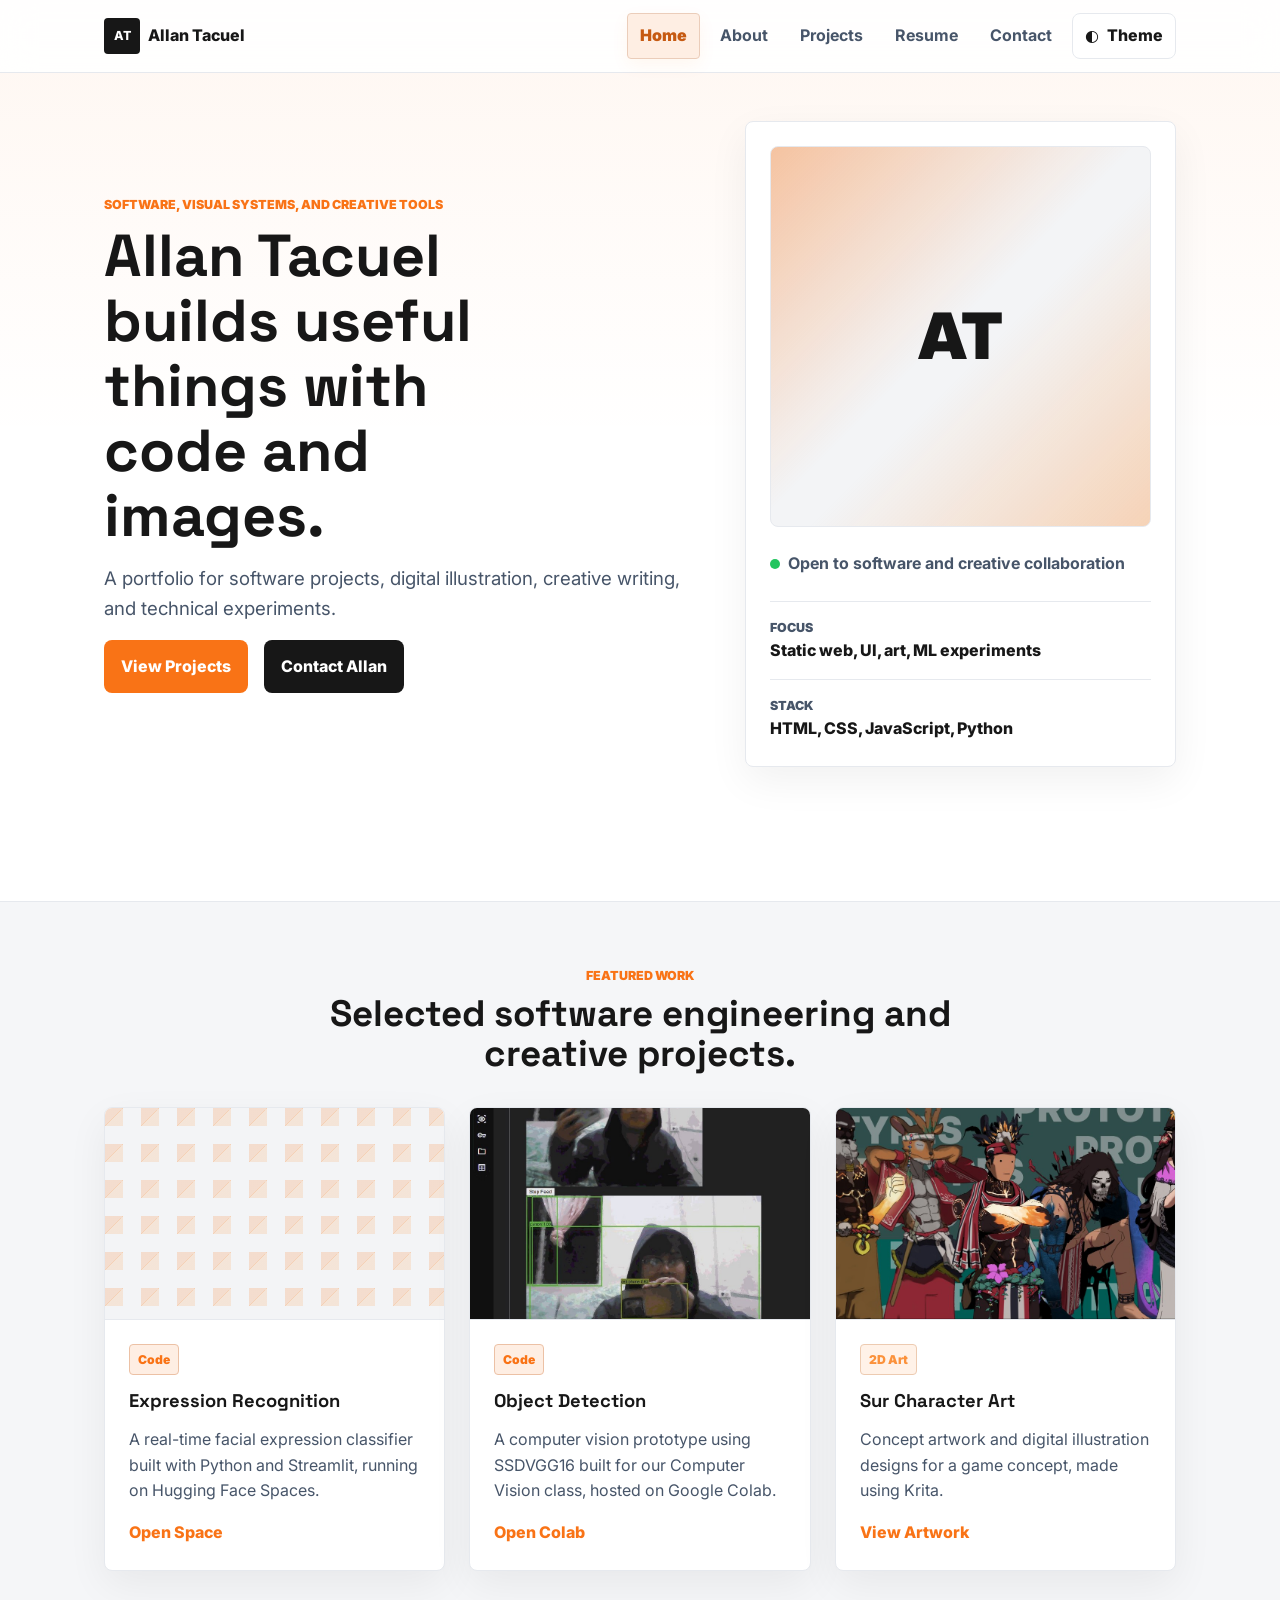
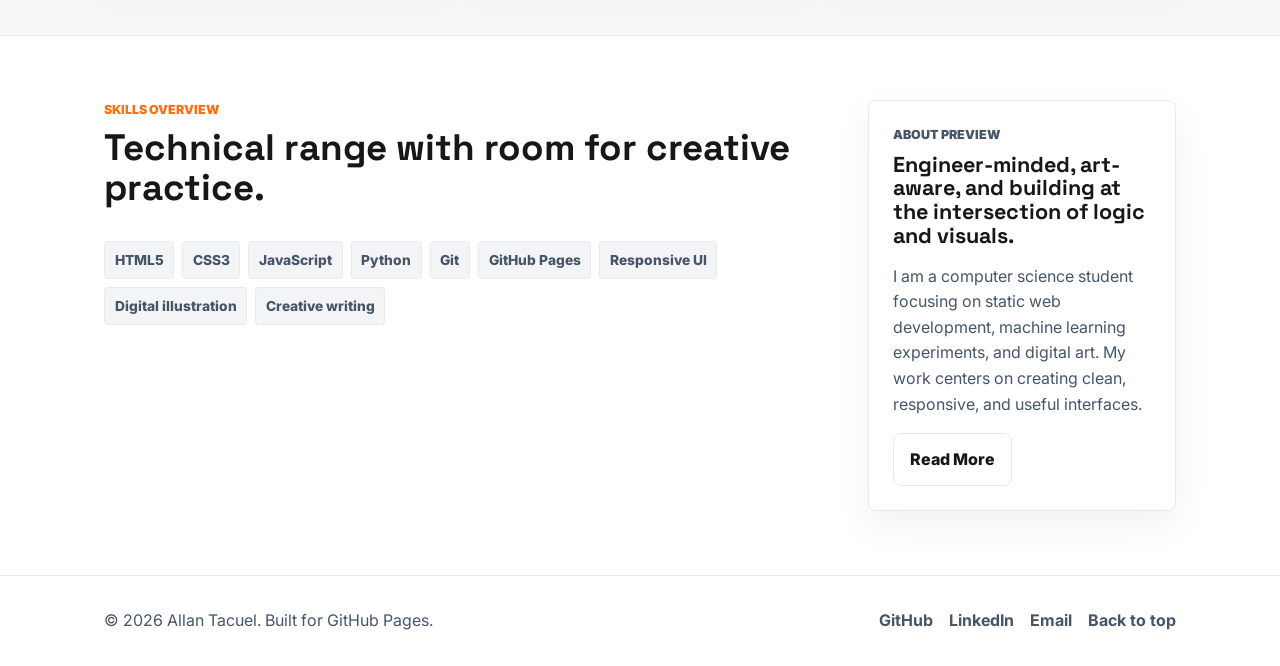
==== index.html @ 9ae4f45a "init push" ====
<!doctype html>
<html lang="en">
<head>
  <meta charset="utf-8">
  <meta name="viewport" content="width=device-width, initial-scale=1">
  <script>try{const t=localStorage.getItem('allantacuel-theme');if(t)document.documentElement.setAttribute('data-theme',t);}catch(e){};</script>
  <meta name="description" content="Allan Tacuel's portfolio for software projects, digital art, creative work, and technical experience.">
  <title>Allan Tacuel | Portfolio</title>
  <link rel="stylesheet" href="css/variables.css">
  <link rel="stylesheet" href="css/components.css">
  <link rel="stylesheet" href="css/style.css">
</head>
<body>
  <a class="skip-link" href="#main">Skip to content</a>

  <header class="site-header">
    <nav class="site-nav container" aria-label="Primary navigation">
      <a class="brand" href="index.html">
        <span class="brand__mark" aria-hidden="true">AT</span>
        <span class="brand__text">Allan Tacuel</span>
      </a>

      <button class="icon-button nav-toggle js-nav-toggle" type="button" aria-expanded="false" aria-controls="primary-menu">
        <span class="nav-toggle__bar"></span>
        <span class="nav-toggle__bar"></span>
        <span class="nav-toggle__bar"></span>
        <span class="sr-only">Toggle navigation</span>
      </button>

      <div class="nav-menu" id="primary-menu">
        <a class="nav-link is-active" href="index.html" aria-current="page">Home</a>
        <a class="nav-link" href="about.html">About</a>
        <a class="nav-link" href="projects/index.html">Projects</a>
        <a class="nav-link" href="resume.html">Resume</a>
        <a class="nav-link" href="contact.html">Contact</a>
        <button class="theme-toggle js-theme-toggle" type="button" aria-label="Switch color theme">
          <span class="theme-toggle__icon" aria-hidden="true">◐</span>
          <span class="theme-toggle__text">Theme</span>
        </button>
      </div>
    </nav>
  </header>

  <main id="main">
    <section class="hero section">
      <div class="hero__inner container">
        <div class="hero__content">
          <p class="eyebrow">Software, visual systems, and creative tools</p>
          <h1>Allan Tacuel builds useful things with code and images.</h1>
          <p class="hero__lead">
            A portfolio for software projects, digital illustration, creative writing, and technical experiments.
          </p>
          <div class="button-row" aria-label="Primary actions">
            <a class="button button--primary" href="projects/index.html">View Projects</a>
            <a class="button button--secondary" href="contact.html">Contact Allan</a>
          </div>
        </div>

        <div class="hero-card" aria-label="Portfolio snapshot">
          <div class="portrait-placeholder" aria-hidden="true">
            <span>AT</span>
          </div>
          <div class="hero-card__meta">
            <span class="status-dot" aria-hidden="true"></span>
            <span>Open to software and creative collaboration</span>
          </div>
          <dl class="metric-list">
            <div>
              <dt>Focus</dt>
              <dd>Static web, UI, art, ML experiments</dd>
            </div>
            <div>
              <dt>Stack</dt>
              <dd>HTML, CSS, JavaScript, Python</dd>
            </div>
          </dl>
        </div>
      </div>
    </section>

    <section class="section section--muted">
      <div class="container">
        <div class="section-header">
          <p class="eyebrow">Featured work</p>
          <h2>Selected software engineering and creative projects.</h2>
        </div>

        <div class="card-grid card-grid--three">
          <article class="project-card">
            <div class="project-card__visual placeholder-visual placeholder-visual--code" aria-hidden="true"></div>
            <div class="project-card__body">
              <span class="badge">Code</span>
              <h3>Expression Recognition</h3>
              <p>A real-time facial expression classifier built with Python and Streamlit, running on Hugging Face Spaces.</p>
              <a class="text-link" href="https://huggingface.co/spaces/allantacuelwvsu/expression-recognition" target="_blank" rel="noreferrer">Open Space</a>
            </div>
          </article>

          <article class="project-card">
            <div class="project-card__visual">
              <img class="project-card__image" src="assets/images/projects/object-detection-cv-thumb.jpg" alt="Object Detection preview">
            </div>
            <div class="project-card__body">
              <span class="badge">Code</span>
              <h3>Object Detection</h3>
              <p>A computer vision prototype using SSDVGG16 built for our Computer Vision class, hosted on Google Colab.</p>
              <a class="text-link" href="https://colab.research.google.com/drive/1WKRhZuvn-_ucXili_A-6hXG_W1O3Jvgy?usp=sharing" target="_blank" rel="noreferrer">Open Colab</a>
            </div>
          </article>

          <article class="project-card">
            <div class="project-card__visual">
              <img class="project-card__image" src="assets/images/projects/sur-thumb.jpg" alt="Sur concept art preview">
            </div>
            <div class="project-card__body">
              <span class="badge badge--warm">2D Art</span>
              <h3>Sur Character Art</h3>
              <p>Concept artwork and digital illustration designs for a game concept, made using Krita.</p>
              <a class="text-link" href="https://www.artstation.com/artwork/mA5ow8" target="_blank" rel="noreferrer">View Artwork</a>
            </div>
          </article>
        </div>
      </div>
    </section>

    <section class="section">
      <div class="container split-layout">
        <div>
          <div class="section-header section-header--left">
            <p class="eyebrow">Skills overview</p>
            <h2>Technical range with room for creative practice.</h2>
          </div>
          <div class="skill-cloud" aria-label="Skills">
            <span>HTML5</span>
            <span>CSS3</span>
            <span>JavaScript</span>
            <span>Python</span>
            <span>Git</span>
            <span>GitHub Pages</span>
            <span>Responsive UI</span>
            <span>Digital illustration</span>
            <span>Creative writing</span>
          </div>
        </div>

        <aside class="about-preview" aria-labelledby="about-preview-title">
          <p class="eyebrow">About preview</p>
          <h2 id="about-preview-title">Engineer-minded, art-aware, and building at the intersection of logic and visuals.</h2>
          <p>
            I am a computer science student focusing on static web development, machine learning experiments, and digital art. My work centers on creating clean, responsive, and useful interfaces.
          </p>
          <a class="button button--outline" href="about.html">Read More</a>
        </aside>
      </div>
    </section>
  </main>

  <footer class="site-footer">
    <div class="container footer-grid">
      <p>&copy; <span class="js-current-year">2026</span> Allan Tacuel. Built for GitHub Pages.</p>
      <div class="footer-links" aria-label="Footer links">
        <a href="https://github.com/allantacuelwvsu" target="_blank" rel="noreferrer">GitHub</a>
        <a href="https://www.linkedin.com/in/allan-tacuel" target="_blank" rel="noreferrer">LinkedIn</a>
        <a href="mailto:allantacuel@gmail.com">Email</a>
        <a href="#main">Back to top</a>
      </div>
    </div>
  </footer>

  <script src="js/main.js"></script>
</body>
</html>
---- css/variables.css ----
@import url('https://fonts.googleapis.com/css2?family=Inter:wght@300;400;600;800&family=JetBrains+Mono:ital,wght@0,400;0,700;1,400&family=Space+Grotesk:wght@400;600;800&display=swap');

:root {
  /* Typography tokens */
  --font-heading: 'Space Grotesk', ui-sans-serif, system-ui, -apple-system, BlinkMacSystemFont, "Segoe UI", sans-serif;
  --font-sans: 'Inter', ui-sans-serif, system-ui, -apple-system, BlinkMacSystemFont, "Segoe UI", sans-serif;
  --font-mono: 'JetBrains Mono', ui-monospace, SFMono-Regular, Consolas, "Liberation Mono", monospace;

  color-scheme: light;
  /* Palette (boilerplate) */
  --color-primary: #F97316; /* Primary */
  --color-primary-strong: #c65a12;
  --color-secondary: #475569; /* Secondary */
  --color-accent: #FB923C; /* Accent */
  --color-success: #22C55E; /* Success */
  --color-danger: #EF4444; /* Danger */

  /* Base surfaces */
  --color-ink: #171717; /* Primary text / surface color from boilerplate */
  --color-ink-soft: #475569;
  --color-paper: #ffffff; /* Page background */
  --color-surface: #ffffff;
  --color-surface-strong: #f3f4f6;
  --color-line: #e6e9ee;

  /* Shadows and utility tokens */
  --shadow-soft: 0 14px 40px rgba(23, 23, 23, 0.06);
  --shadow-card: 0 10px 28px rgba(23, 23, 23, 0.08);

  /* Spacing scale (4, 8, 16, 24, 32, 48) */
  --space-1: 0.25rem; /* 4px */
  --space-2: 0.5rem;  /* 8px */
  --space-3: 1rem;    /* 16px */
  --space-4: 1.5rem;  /* 24px */
  --space-5: 2rem;    /* 32px */
  --space-6: 3rem;    /* 48px */
  --space-7: 4rem;

  --radius-sm: 4px;
  --radius-md: 8px;
  --radius-lg: 16px;
  --container: 1120px;
  --header-height: 72px;
  --transition: 170ms ease;
}

[data-theme="dark"] {
  color-scheme: dark;
  --font-heading: 'Space Grotesk', ui-sans-serif, system-ui, -apple-system, BlinkMacSystemFont, "Segoe UI", sans-serif;
  --font-sans: 'Inter', ui-sans-serif, system-ui, -apple-system, BlinkMacSystemFont, "Segoe UI", sans-serif;
  --font-mono: 'JetBrains Mono', ui-monospace, SFMono-Regular, Consolas, "Liberation Mono", monospace;

  /* Dark theme palette: keep contrast while preserving brand */
  --color-primary: #F97316;
  --color-primary-strong: #ff8a38;
  --color-secondary: #94a3b8;
  --color-accent: #FB923C;
  --color-success: #22C55E;
  --color-danger: #EF4444;

  --color-ink: #eef2f3;
  --color-ink-soft: #cbd5e1;
  --color-paper: #0b0b0b;
  --color-surface: #171717;
  --color-surface-strong: #111111;
  --color-line: #2b2b2b;

  --shadow-soft: 0 14px 40px rgba(0,0,0,0.48);
  --shadow-card: 0 10px 28px rgba(0,0,0,0.44);
}
---- css/components.css ----
.skip-link {
  background: var(--color-ink);
  color: var(--color-paper);
  left: var(--space-3);
  padding: var(--space-2) var(--space-3);
  position: fixed;
  top: var(--space-3);
  transform: translateY(-150%);
  z-index: 100;
}

.skip-link:focus {
  transform: translateY(0);
}

.site-header {
  backdrop-filter: blur(16px);
  background: color-mix(in srgb, var(--color-paper) 88%, transparent);
  border-bottom: 1px solid var(--color-line);
  position: sticky;
  top: 0;
  z-index: 20;
}

.site-nav {
  align-items: center;
  display: flex;
  min-height: var(--header-height);
}

.brand {
  align-items: center;
  color: var(--color-ink);
  display: inline-flex;
  font-weight: 800;
  gap: var(--space-2);
  margin-right: auto;
  text-decoration: none;
}

.brand__mark,
.profile-link__icon {
  align-items: center;
  background: var(--color-ink);
  border-radius: var(--radius-sm);
  color: var(--color-paper);
  display: inline-flex;
  font-size: 0.78rem;
  font-weight: 800;
  height: 2.25rem;
  justify-content: center;
  width: 2.25rem;
}

.nav-menu {
  align-items: center;
  display: flex;
  gap: var(--space-2);
}

.nav-link {
  border-radius: var(--radius-sm);
  color: var(--color-ink-soft);
  font-weight: 700;
  padding: 0.55rem 0.75rem;
  text-decoration: none;
  transition: background var(--transition), color var(--transition);
}

.nav-link:hover,
.nav-link:focus-visible {
  background: color-mix(in srgb, var(--color-primary) 6%, var(--color-surface-strong));
  color: var(--color-ink);
}

.nav-link.is-active {
  background: color-mix(in srgb, var(--color-primary) 12%, var(--color-surface));
  border: 1px solid color-mix(in srgb, var(--color-primary) 24%, var(--color-line));
  color: var(--color-primary-strong);
  box-shadow: 0 6px 18px color-mix(in srgb, var(--color-primary) 6%, transparent);
  font-weight: 900;
}

.icon-button,
.theme-toggle,
.button {
  align-items: center;
  border: 1px solid transparent;
  border-radius: var(--radius-md);
  cursor: pointer;
  display: inline-flex;
  font: inherit;
  font-weight: 800;
  justify-content: center;
  min-height: 2.75rem;
  text-decoration: none;
  transition: background var(--transition), border-color var(--transition), box-shadow var(--transition), color var(--transition), transform var(--transition);
}

.icon-button:focus-visible,
.theme-toggle:focus-visible,
.button:focus-visible,
a:focus-visible {
  outline: 3px solid color-mix(in srgb, var(--color-primary) 40%, transparent);
  outline-offset: 3px;
}

.theme-toggle {
  background: var(--color-surface);
  border-color: var(--color-line);
  color: var(--color-ink);
  gap: var(--space-2);
  padding: 0.55rem 0.75rem;
}

.theme-toggle:hover {
  border-color: var(--color-primary);
}

.nav-toggle {
  background: var(--color-surface);
  border-color: var(--color-line);
  color: var(--color-ink);
  display: none;
  height: 2.75rem;
  padding: 0;
  width: 2.75rem;
}

.nav-toggle__bar {
  background: currentColor;
  border-radius: 999px;
  display: block;
  height: 2px;
  position: absolute;
  width: 1.15rem;
}

.nav-toggle__bar:nth-child(1) {
  transform: translateY(-6px);
}

.nav-toggle__bar:nth-child(3) {
  transform: translateY(6px);
}

.button {
  padding: 0.8rem 1rem;
}

.button:hover {
  transform: translateY(-1px);
}

.button--primary {
  background: var(--color-primary);
  color: #ffffff;
}

.button--primary:hover,
.button--primary:focus-visible {
  background: var(--color-primary-strong);
  color: #ffffff;
}

.button--secondary {
  background: var(--color-ink);
  color: var(--color-paper);
}

.button--outline {
  background: transparent;
  border-color: var(--color-line);
  color: var(--color-ink);
}

.button--outline:hover,
.button--outline:focus-visible {
  background: var(--color-surface-strong);
  border-color: var(--color-primary);
}

.button-row {
  display: flex;
  flex-wrap: wrap;
  gap: var(--space-3);
}

.section-header {
  margin: 0 auto var(--space-5);
  max-width: 720px;
  text-align: center;
}

.section-header--left {
  margin-left: 0;
  text-align: left;
}

.eyebrow {
  color: var(--color-primary);
  font-size: 0.78rem;
  font-weight: 900;
  letter-spacing: 0;
  margin: 0 0 var(--space-2);
  text-transform: uppercase;
}

.card-grid,
.dump-grid,
.profile-grid,
.matrix-grid {
  display: grid;
  gap: var(--space-4);
}

.card-grid--three {
  grid-template-columns: repeat(3, minmax(0, 1fr));
}

.dump-grid {
  grid-template-columns: repeat(4, minmax(0, 1fr));
}

.project-card,
.info-panel,
.contact-panel,
.matrix-group,
.about-preview,
.hero-card,
.profile-link {
  background: var(--color-surface);
  border: 1px solid var(--color-line);
  border-radius: var(--radius-md);
  box-shadow: var(--shadow-soft);
}

.project-card {
  display: flex;
  flex-direction: column;
  min-width: 0;
  overflow: hidden;
  transition: box-shadow var(--transition), transform var(--transition);
}

.project-card:hover {
  box-shadow: var(--shadow-card);
  transform: translateY(-3px);
}

.project-card__visual {
  aspect-ratio: 16 / 10;
  border-bottom: 1px solid var(--color-line);
  overflow: hidden;
}

.project-card__image {
  height: 100%;
  object-fit: cover;
  width: 100%;
}

.project-card__body {
  display: flex;
  flex: 1;
  flex-direction: column;
  gap: var(--space-3);
  padding: var(--space-4);
}

.project-card__body h2,
.project-card__body h3 {
  margin: 0;
}

.project-card__body p {
  color: var(--color-ink-soft);
  margin: 0;
}

.project-card__meta {
  color: var(--color-ink-soft);
  font-size: 0.86rem;
  font-weight: 800;
}

.project-card__body .button {
  margin-top: auto;
}

.badge {
  align-self: flex-start;
  background: color-mix(in srgb, var(--color-primary) 12%, var(--color-surface));
  border: 1px solid color-mix(in srgb, var(--color-primary) 34%, var(--color-line));
  border-radius: var(--radius-sm);
  color: var(--color-primary);
  font-size: 0.76rem;
  font-weight: 900;
  padding: 0.3rem 0.5rem;
}

.badge--warm {
  background: color-mix(in srgb, var(--color-accent) 12%, var(--color-surface));
  border-color: color-mix(in srgb, var(--color-accent) 34%, var(--color-line));
  color: var(--color-accent);
}

.badge--green {
  background: color-mix(in srgb, var(--color-success) 12%, var(--color-surface));
  border-color: color-mix(in srgb, var(--color-success) 34%, var(--color-line));
  color: var(--color-success);
}

.badge--violet {
  background: color-mix(in srgb, var(--color-violet) 12%, var(--color-surface));
  border-color: color-mix(in srgb, var(--color-violet) 34%, var(--color-line));
  color: var(--color-violet);
}

.placeholder-visual {
  background-color: var(--color-surface-strong);
  background-image:
    linear-gradient(135deg, color-mix(in srgb, var(--color-primary) 18%, transparent) 25%, transparent 25%),
    linear-gradient(315deg, color-mix(in srgb, var(--color-accent) 16%, transparent) 25%, transparent 25%);
  background-position: 0 0, 18px 18px;
  background-size: 36px 36px;
}

.placeholder-visual--art {
  background-color: color-mix(in srgb, var(--color-accent) 16%, var(--color-surface));
  background-image:
    radial-gradient(circle at 28% 30%, color-mix(in srgb, var(--color-accent) 42%, transparent) 0 14%, transparent 15%),
    linear-gradient(145deg, color-mix(in srgb, var(--color-primary) 20%, transparent), transparent 55%);
}

.placeholder-visual--model {
  background-color: color-mix(in srgb, var(--color-success) 14%, var(--color-surface));
  background-image:
    linear-gradient(90deg, color-mix(in srgb, var(--color-success) 28%, transparent) 1px, transparent 1px),
    linear-gradient(color-mix(in srgb, var(--color-success) 24%, transparent) 1px, transparent 1px);
  background-size: 22px 22px;
}

.placeholder-visual--writing {
  background-color: color-mix(in srgb, var(--color-violet) 14%, var(--color-surface));
  background-image:
    linear-gradient(color-mix(in srgb, var(--color-violet) 26%, transparent) 2px, transparent 2px),
    linear-gradient(90deg, color-mix(in srgb, var(--color-accent) 18%, transparent), transparent);
  background-size: 100% 26px, 100% 100%;
}

.text-link {
  color: var(--color-primary);
  font-weight: 800;
  text-decoration: none;
}

.text-link:hover {
  text-decoration: underline;
}

.tag-row,
.skill-cloud {
  display: flex;
  flex-wrap: wrap;
  gap: var(--space-2);
}

.tag-row span,
.skill-cloud span,
.filter-placeholder span {
  background: var(--color-surface-strong);
  border: 1px solid var(--color-line);
  border-radius: var(--radius-sm);
  color: var(--color-ink-soft);
  font-size: 0.86rem;
  font-weight: 800;
  padding: 0.45rem 0.6rem;
}

.site-footer {
  border-top: 1px solid var(--color-line);
  color: var(--color-ink-soft);
  padding: var(--space-5) 0;
}

.footer-grid {
  align-items: center;
  display: flex;
  gap: var(--space-3);
  justify-content: space-between;
}

.footer-grid p {
  margin: 0;
}

.footer-links {
  display: flex;
  flex-wrap: wrap;
  gap: var(--space-3);
}

.footer-links a {
  color: var(--color-ink-soft);
  font-weight: 700;
  text-decoration: none;
}

.footer-links a:hover {
  color: var(--color-primary);
}

@media (max-width: 860px) {
  .nav-toggle {
    display: inline-flex;
    position: relative;
  }

  .nav-menu {
    background: var(--color-surface);
    border: 1px solid var(--color-line);
    border-radius: var(--radius-md);
    box-shadow: var(--shadow-card);
    display: none;
    flex-direction: column;
    left: var(--space-3);
    padding: var(--space-3);
    position: absolute;
    right: var(--space-3);
    top: calc(var(--header-height) - 0.5rem);
  }

  .nav-menu.is-open {
    display: flex;
  }

  .nav-link,
  .theme-toggle {
    justify-content: flex-start;
    width: 100%;
  }

  .card-grid--three,
  .dump-grid {
    grid-template-columns: repeat(2, minmax(0, 1fr));
  }
}

@media (max-width: 620px) {
  .card-grid--three,
  .dump-grid,
  .profile-grid,
  .matrix-grid {
    grid-template-columns: 1fr;
  }

  .footer-grid {
    align-items: flex-start;
    flex-direction: column;
  }
}
---- css/style.css ----
* {
  box-sizing: border-box;
}

html {
  scroll-behavior: smooth;
}

body {
  background:
    linear-gradient(180deg, color-mix(in srgb, var(--color-primary) 6%, transparent), transparent 440px),
    var(--color-paper);
  color: var(--color-ink);
  font-family: var(--font-sans);
  line-height: 1.6;
  margin: 0;
  min-width: 320px;
  text-rendering: optimizeLegibility;
}

body.nav-open {
  overflow: hidden;
}

img,
svg {
  display: block;
  max-width: 100%;
}

a {
  color: inherit;
}

code {
  background: var(--color-surface-strong);
  border: 1px solid var(--color-line);
  border-radius: var(--radius-sm);
  font-family: var(--font-mono);
  font-size: 0.92em;
  padding: 0.12rem 0.25rem;
}

h1,
h2,
h3 {
  line-height: 1.1;
  margin: 0 0 var(--space-3);
  font-family: var(--font-heading);
}

h1 {
  font-size: clamp(2.55rem, 2.1rem + 2vw, 4.6rem);
  max-width: 12ch;
}

h2 {
  font-size: clamp(1.75rem, 1.5rem + 1vw, 2.6rem);
}

h3 {
  font-size: 1.15rem;
}

p {
  margin: 0 0 var(--space-3);
}

.sr-only {
  height: 1px;
  margin: -1px;
  overflow: hidden;
  position: absolute;
  width: 1px;
}

.container {
  margin: 0 auto;
  max-width: var(--container);
  padding: 0 var(--space-4);
  width: 100%;
}

.section {
  padding: var(--space-7) 0;
}

.section--tight {
  padding-top: var(--space-5);
}

.section--muted {
  background: color-mix(in srgb, var(--color-surface-strong) 78%, transparent);
  border-bottom: 1px solid var(--color-line);
  border-top: 1px solid var(--color-line);
}

.hero {
  min-height: calc(100vh - var(--header-height));
  padding: var(--space-6) 0;
}

.hero__inner {
  align-items: center;
  display: grid;
  gap: var(--space-6);
  grid-template-columns: minmax(0, 1.1fr) minmax(280px, 0.8fr);
}

.hero__lead,
.page-hero p {
  color: var(--color-ink-soft);
  font-size: 1.17rem;
  max-width: 680px;
}

.hero-card {
  padding: var(--space-4);
}

.portrait-placeholder {
  align-items: center;
  aspect-ratio: 1;
  background:
    linear-gradient(135deg, color-mix(in srgb, var(--color-primary) 38%, transparent), transparent 48%),
    linear-gradient(315deg, color-mix(in srgb, var(--color-accent) 34%, transparent), transparent 45%),
    var(--color-surface-strong);
  border: 1px solid var(--color-line);
  border-radius: var(--radius-md);
  display: flex;
  justify-content: center;
  margin-bottom: var(--space-4);
}

.portrait-placeholder span {
  color: var(--color-ink);
  font-size: 4rem;
  font-weight: 900;
}

.hero-card__meta {
  align-items: center;
  color: var(--color-ink-soft);
  display: flex;
  gap: var(--space-2);
  font-weight: 700;
  margin-bottom: var(--space-4);
}

.status-dot {
  background: var(--color-success);
  border-radius: 999px;
  height: 0.65rem;
  width: 0.65rem;
}

.metric-list {
  display: grid;
  gap: var(--space-3);
  margin: 0;
}

.metric-list div {
  border-top: 1px solid var(--color-line);
  padding-top: var(--space-3);
}

.metric-list dt {
  color: var(--color-ink-soft);
  font-size: 0.78rem;
  font-weight: 900;
  text-transform: uppercase;
}

.metric-list dd {
  font-weight: 800;
  margin: 0;
}

.split-layout,
.content-grid,
.contact-layout {
  align-items: start;
  display: grid;
  gap: var(--space-5);
  grid-template-columns: minmax(0, 1fr) minmax(280px, 0.42fr);
}

.about-preview,
.info-panel,
.contact-panel {
  padding: var(--space-4);
}

.about-preview h2,
.info-panel h2,
.contact-panel h2 {
  font-size: 1.35rem;
}

.prose {
  max-width: 760px;
}

.prose p,
.about-preview p,
.info-panel p,
.contact-panel p {
  color: var(--color-ink-soft);
}

.check-list {
  display: grid;
  gap: var(--space-2);
  list-style: none;
  margin: 0 0 var(--space-4);
  padding: 0;
}

.check-list li {
  align-items: start;
  color: var(--color-ink-soft);
  display: grid;
  gap: var(--space-2);
  grid-template-columns: 0.65rem 1fr;
}

.check-list li::before {
  background: var(--color-primary);
  border-radius: 999px;
  content: "";
  height: 0.45rem;
  margin-top: 0.58rem;
  width: 0.45rem;
}

.timeline {
  display: grid;
  gap: var(--space-4);
  list-style: none;
  margin: 0;
  padding: 0;
}

.timeline__item {
  display: grid;
  gap: var(--space-3);
  grid-template-columns: 110px 1fr;
}

.timeline__date {
  color: var(--color-primary);
  font-weight: 900;
}

.timeline__content {
  border-left: 2px solid var(--color-line);
  padding-left: var(--space-4);
}

.timeline__content p {
  color: var(--color-ink-soft);
}

.matrix-grid {
  grid-template-columns: repeat(2, minmax(0, 1fr));
}

.matrix-group {
  padding: var(--space-4);
}

.matrix-group h3 {
  margin-bottom: var(--space-2);
}

.matrix-group p {
  color: var(--color-ink-soft);
  margin: 0;
}

.page-hero {
  padding-bottom: var(--space-5);
}

.page-hero__inner h1 {
  max-width: 14ch;
}

.resume-viewer {
  background: var(--color-surface);
  border: 1px solid var(--color-line);
  border-radius: var(--radius-md);
  box-shadow: var(--shadow-soft);
  min-height: 620px;
  padding: var(--space-4);
}

.resume-viewer__page {
  align-items: center;
  background:
    linear-gradient(var(--color-line) 1px, transparent 1px),
    var(--color-surface-strong);
  background-size: 100% 38px;
  border: 1px dashed var(--color-line);
  border-radius: var(--radius-sm);
  display: flex;
  flex-direction: column;
  justify-content: center;
  min-height: 560px;
  padding: var(--space-5);
  text-align: center;
}

.resume-viewer__page p {
  color: var(--color-ink-soft);
  max-width: 560px;
}

.contact-layout {
  grid-template-columns: repeat(2, minmax(0, 1fr));
}

.contact-value {
  color: var(--color-primary);
  display: inline-block;
  font-size: 1.35rem;
  font-weight: 900;
  margin-bottom: var(--space-3);
  text-decoration: none;
  word-break: break-word;
}

.contact-value:hover {
  text-decoration: underline;
}

.profile-grid {
  grid-template-columns: repeat(3, minmax(0, 1fr));
}

.profile-link {
  align-items: center;
  display: grid;
  gap: var(--space-3);
  grid-template-columns: auto 1fr;
  padding: var(--space-4);
  text-decoration: none;
  transition: border-color var(--transition), transform var(--transition);
}

.profile-link:hover {
  border-color: var(--color-primary);
  transform: translateY(-2px);
}

.profile-link strong,
.profile-link small {
  display: block;
}

.profile-link small {
  color: var(--color-ink-soft);
}

.filter-placeholder {
  align-items: center;
  border-bottom: 1px solid var(--color-line);
  display: flex;
  flex-wrap: wrap;
  gap: var(--space-2);
  margin-bottom: var(--space-4);
  padding-bottom: var(--space-4);
}

@media (max-width: 900px) {
  .hero__inner,
  .split-layout,
  .content-grid {
    grid-template-columns: 1fr;
  }

  .hero {
    min-height: auto;
  }

  h1 {
    max-width: 13ch;
  }
}

@media (max-width: 700px) {
  .section {
    padding: var(--space-6) 0;
  }

  .container {
    padding: 0 var(--space-3);
  }

  .contact-layout,
  .profile-grid {
    grid-template-columns: 1fr;
  }

  .timeline__item {
    grid-template-columns: 1fr;
  }

  .timeline__content {
    padding-left: var(--space-3);
  }

  .button-row {
    align-items: stretch;
    flex-direction: column;
  }

  .button-row .button {
    width: 100%;
  }
}
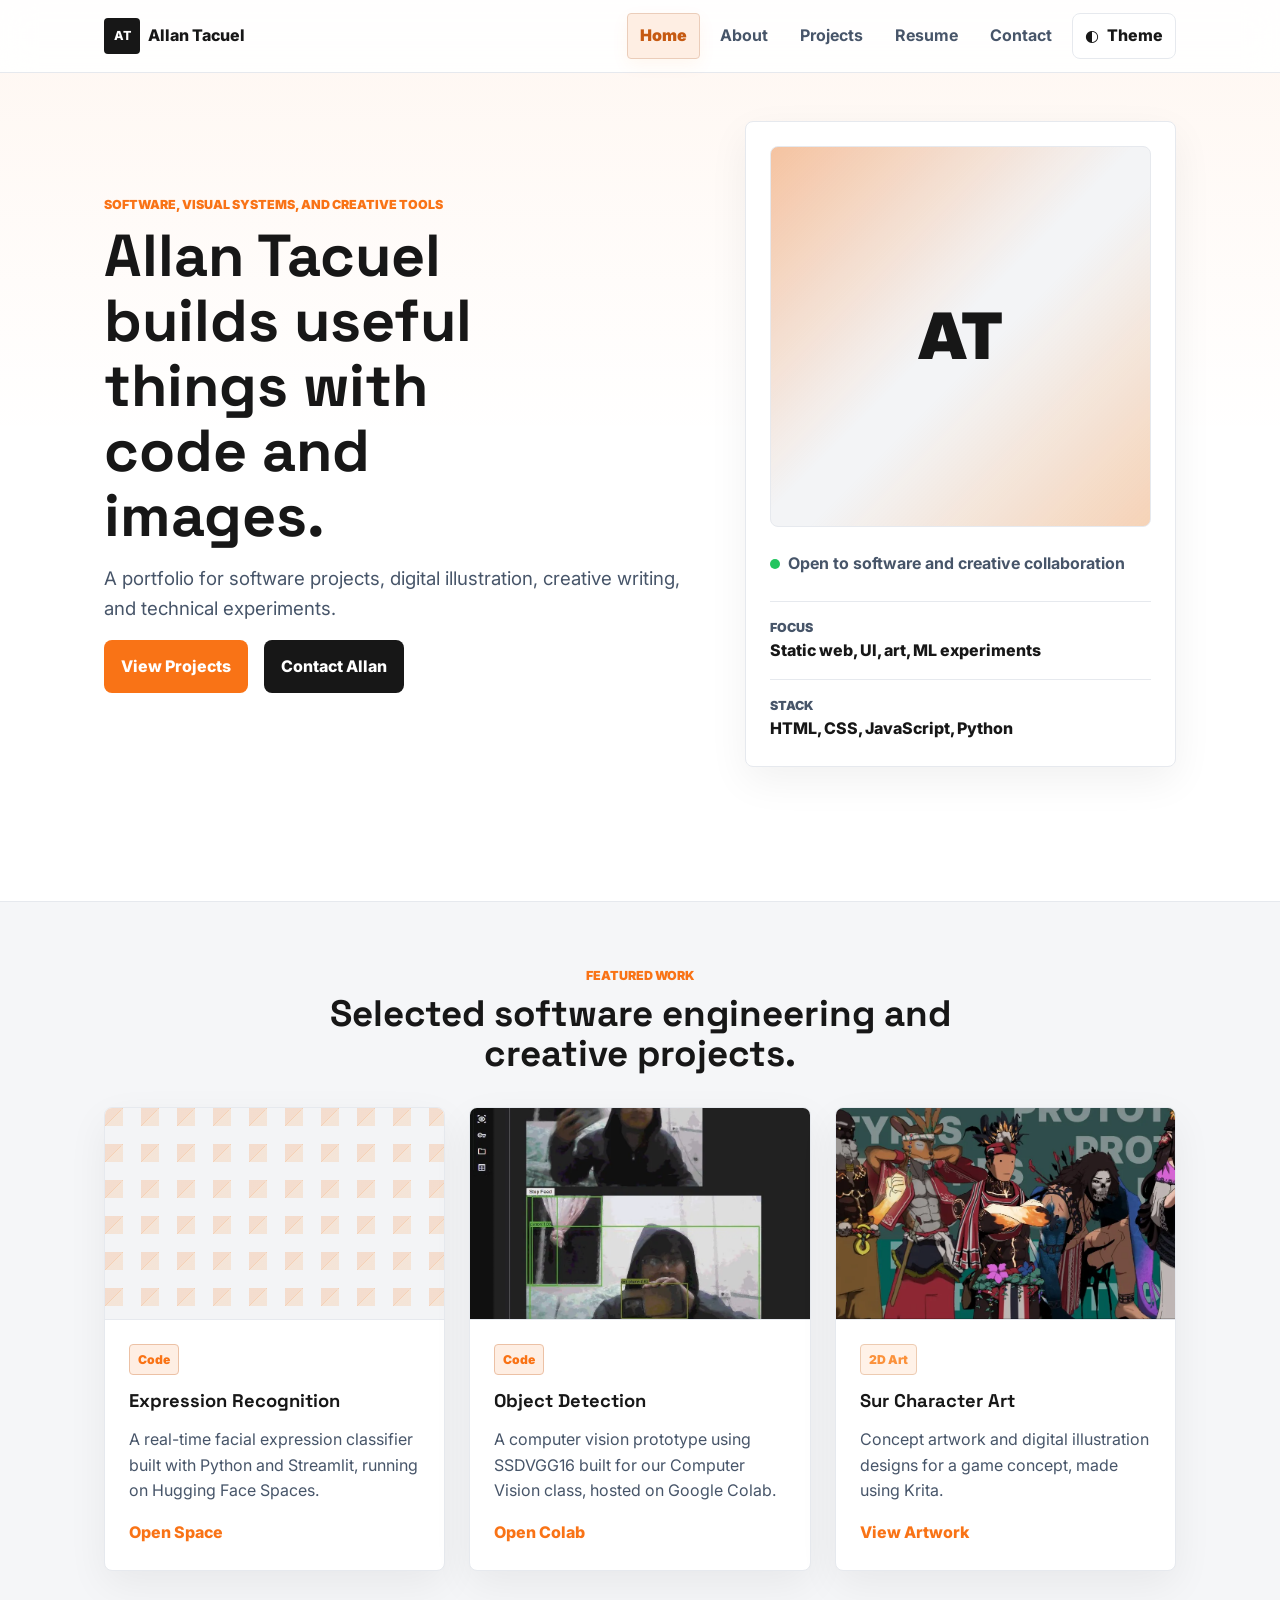
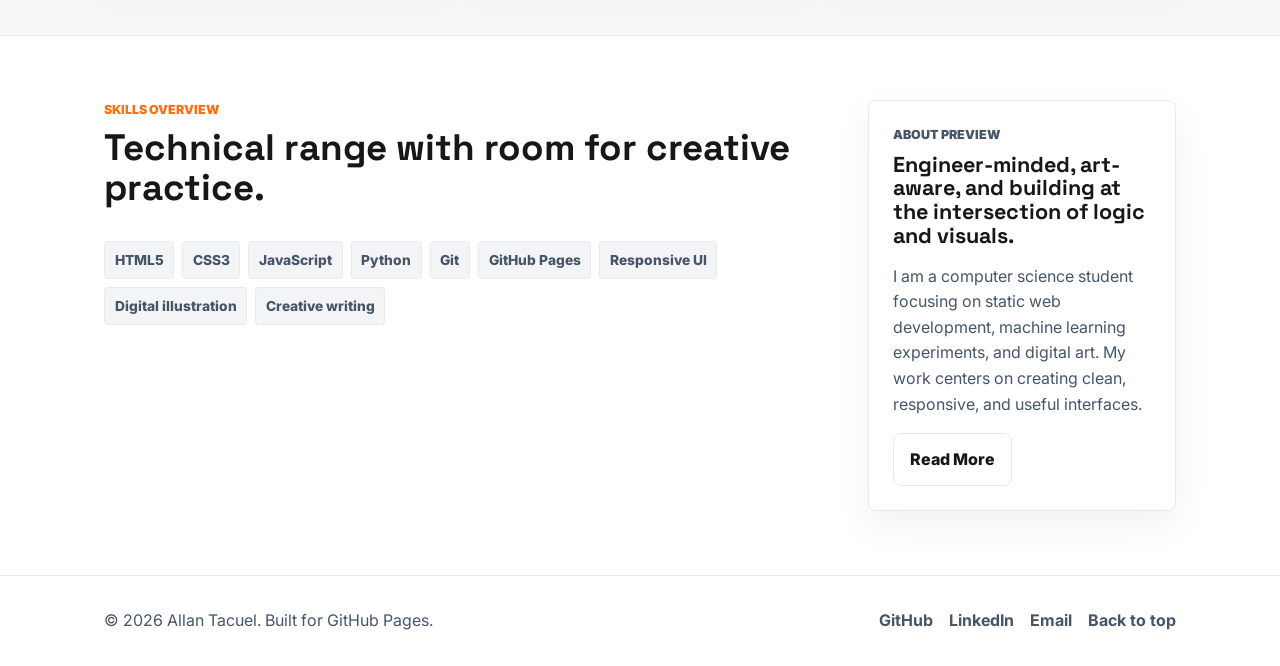
==== commit 94b96e4a: "implemented webp conversion local tool" ====
--- a/index.html
+++ b/index.html
@@ -98,7 +98,7 @@
 
           <article class="project-card">
             <div class="project-card__visual">
-              <img class="project-card__image" src="assets/images/projects/object-detection-cv-thumb.jpg" alt="Object Detection preview">
+              <img class="project-card__image" src="assets/images/projects/object-detection-cv-thumb.webp" alt="Object Detection preview">
             </div>
             <div class="project-card__body">
               <span class="badge">Code</span>
@@ -110,7 +110,7 @@
 
           <article class="project-card">
             <div class="project-card__visual">
-              <img class="project-card__image" src="assets/images/projects/sur-thumb.jpg" alt="Sur concept art preview">
+              <img class="project-card__image" src="assets/images/projects/sur-thumb.webp" alt="Sur concept art preview">
             </div>
             <div class="project-card__body">
               <span class="badge badge--warm">2D Art</span>
